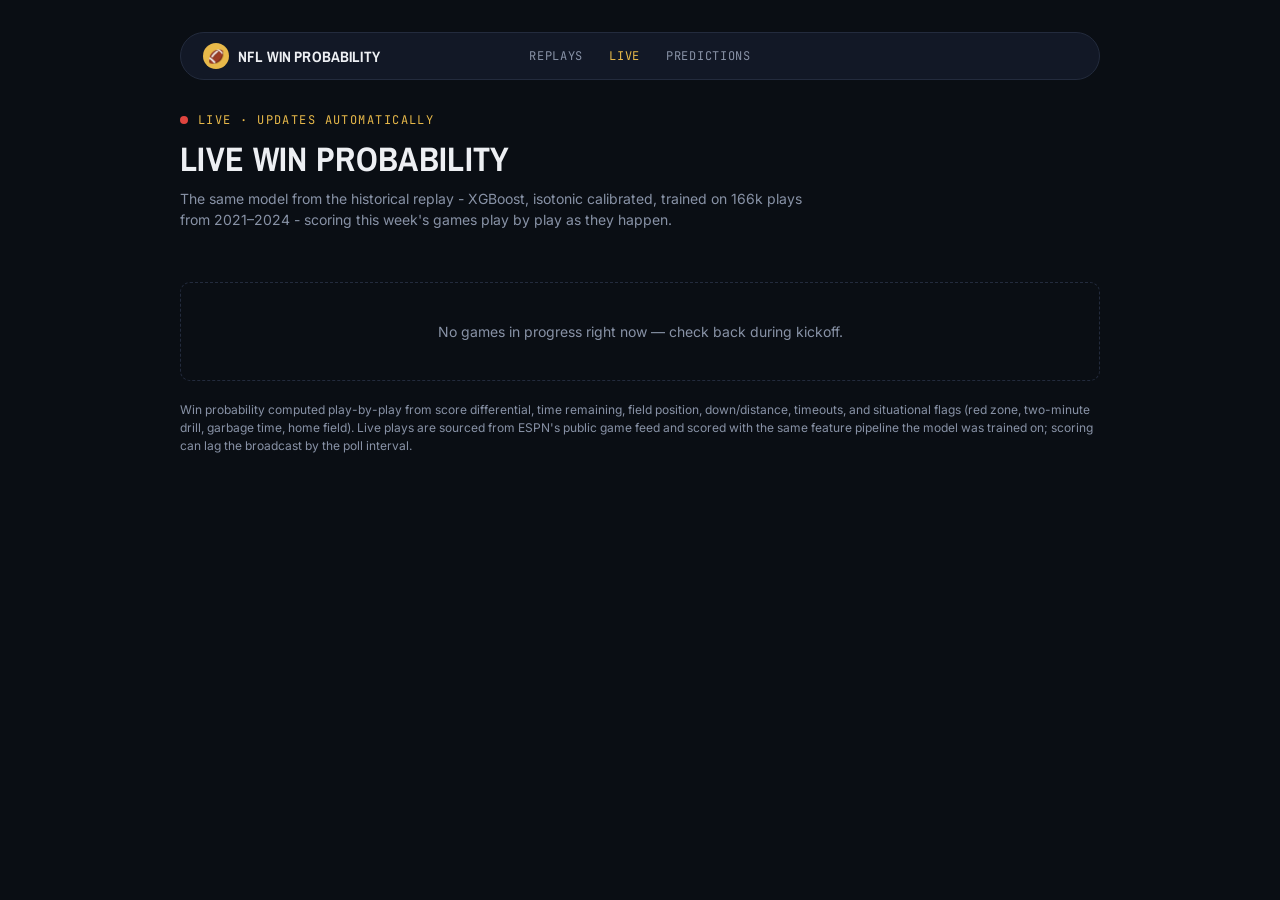
==== frontend/live.html @ 13e93725 "Redesign header into a pill-shaped navbar Replaces the old eyebrow-line-with-inline-links pattern on" ====
<!DOCTYPE html>
<html lang="en">
<head>
<meta charset="UTF-8">
<meta name="viewport" content="width=device-width, initial-scale=1">
<title>Live Win Probability</title>
<meta name="description" content="Real-time NFL win probability, computed play-by-play by a model trained from scratch on 166k plays.">
<meta name="theme-color" content="#0A0E14">
<meta property="og:type" content="website">
<meta property="og:title" content="Live NFL Win Probability">
<meta property="og:description" content="Real-time NFL win probability, computed play-by-play by a model trained from scratch on 166k plays.">
<meta name="twitter:card" content="summary">
<meta name="twitter:title" content="Live NFL Win Probability">
<meta name="twitter:description" content="Real-time NFL win probability, computed play-by-play by a model trained from scratch on 166k plays.">
<link rel="icon" href="data:image/svg+xml,%3Csvg xmlns='http://www.w3.org/2000/svg' viewBox='0 0 100 100'%3E%3Ctext y='.9em' font-size='90'%3E%F0%9F%8F%88%3C/text%3E%3C/svg%3E">
<link rel="preconnect" href="https://fonts.googleapis.com">
<link href="https://fonts.googleapis.com/css2?family=Archivo+Narrow:wght@600;700&family=Inter:wght@400;500;600&family=JetBrains+Mono:wght@400;500&display=swap" rel="stylesheet">
<style>
  :root {
    --bg: #0A0E14;
    --panel: #121826;
    --panel-2: #182034;
    --border: #232B3D;
    --text: #EDEFF3;
    --text-secondary: #8892A6;
    --gold: #E8B94A;
    --live: #E0453F;
  }
  * { box-sizing: border-box; }
  body {
    margin: 0;
    background: var(--bg);
    color: var(--text);
    font-family: 'Inter', system-ui, sans-serif;
    padding: 32px 24px 64px;
  }
  .wrap { max-width: 920px; margin: 0 auto; }
  .topnav {
    display: grid;
    grid-template-columns: 1fr auto 1fr;
    align-items: center;
    gap: 12px;
    background: var(--panel);
    border: 1px solid var(--border);
    border-radius: 999px;
    padding: 10px 22px;
    margin-bottom: 32px;
  }
  .topnav-brand {
    justify-self: start;
    display: flex;
    align-items: center;
    gap: 9px;
    color: var(--text);
    text-decoration: none;
    font-family: 'Archivo Narrow', sans-serif;
    font-weight: 700;
    font-size: 15px;
    letter-spacing: 0.01em;
    text-transform: uppercase;
    white-space: nowrap;
  }
  .topnav-badge {
    width: 26px;
    height: 26px;
    flex-shrink: 0;
    border-radius: 50%;
    background: var(--gold);
    display: flex;
    align-items: center;
    justify-content: center;
    font-size: 13px;
  }
  .topnav-links {
    justify-self: center;
    display: flex;
    gap: 26px;
    font-family: 'JetBrains Mono', monospace;
    font-size: 12px;
    letter-spacing: 0.06em;
    text-transform: uppercase;
  }
  .topnav-links a {
    color: var(--text-secondary);
    text-decoration: none;
    transition: color 0.15s ease;
  }
  .topnav-links a:hover { color: var(--text); }
  .topnav-links a.active { color: var(--gold); }
  .topnav-right { justify-self: end; }
  @media (max-width: 560px) {
    .topnav { grid-template-columns: 1fr; justify-items: center; border-radius: 20px; row-gap: 10px; padding: 16px 18px; }
    .topnav-brand, .topnav-links { justify-self: center; }
  }
  .eyebrow {
    font-family: 'JetBrains Mono', monospace;
    font-size: 12px;
    letter-spacing: 0.12em;
    text-transform: uppercase;
    color: var(--gold);
    margin: 0 0 8px;
    display: flex;
    align-items: center;
    gap: 10px;
  }
  .eyebrow a { color: inherit; }
  h1 {
    font-family: 'Archivo Narrow', sans-serif;
    font-weight: 700;
    font-size: 34px;
    letter-spacing: 0.01em;
    margin: 0 0 6px;
    text-transform: uppercase;
  }
  .sub {
    color: var(--text-secondary);
    font-size: 14px;
    margin: 0 0 28px;
    max-width: 640px;
    line-height: 1.5;
  }
  .game-picker {
    display: flex;
    flex-wrap: wrap;
    gap: 8px;
    margin-bottom: 24px;
  }
  .game-btn {
    background: var(--panel);
    border: 1px solid var(--border);
    color: var(--text-secondary);
    font-family: 'Inter', sans-serif;
    font-size: 13px;
    font-weight: 500;
    padding: 10px 14px;
    border-radius: 6px;
    cursor: pointer;
    text-align: left;
    transition: border-color 0.15s ease, color 0.15s ease, transform 0.15s ease;
  }
  .game-btn:hover { border-color: #3A445C; transform: translateY(-1px); }
  .game-btn:active { transform: translateY(0); }
  .game-btn.active {
    border-color: var(--gold);
    color: var(--text);
  }
  .game-btn .matchup {
    font-family: 'Archivo Narrow', sans-serif;
    font-weight: 700;
    font-size: 15px;
    color: var(--text);
    text-transform: uppercase;
    letter-spacing: 0.02em;
    display: flex;
    align-items: center;
    gap: 6px;
  }
  .live-dot {
    display: inline-block;
    width: 8px;
    height: 8px;
    border-radius: 50%;
    background: var(--live);
    flex-shrink: 0;
    animation: live-pulse 1.6s ease-in-out infinite;
  }
  @keyframes live-pulse {
    0%, 100% { opacity: 1; }
    50% { opacity: 0.35; }
  }
  .panel {
    background: var(--panel);
    border: 1px solid var(--border);
    border-radius: 10px;
    padding: 24px;
  }
  .panel-content {
    animation: wp-fade-in 0.25s ease;
  }
  @keyframes wp-fade-in {
    from { opacity: 0; transform: translateY(2px); }
    to { opacity: 1; transform: translateY(0); }
  }
  .panel-header {
    display: flex;
    justify-content: space-between;
    align-items: baseline;
    margin-bottom: 4px;
    flex-wrap: wrap;
    gap: 8px;
  }
  .game-title {
    font-family: 'Archivo Narrow', sans-serif;
    font-weight: 700;
    font-size: 18px;
    text-transform: uppercase;
    letter-spacing: 0.01em;
    display: flex;
    align-items: center;
    gap: 8px;
  }
  .game-context {
    font-size: 12px;
    color: var(--text-secondary);
    font-family: 'JetBrains Mono', monospace;
  }
  .chart-area { position: relative; margin: 20px 0 8px; }
  svg { display: block; width: 100%; height: auto; cursor: crosshair; }
  .team-labels {
    display: flex;
    justify-content: space-between;
    font-family: 'JetBrains Mono', monospace;
    font-size: 11px;
    color: var(--text-secondary);
    margin-top: -4px;
  }
  .readout {
    margin-top: 20px;
    padding-top: 18px;
    border-top: 1px solid var(--border);
    display: flex;
    gap: 20px;
    align-items: flex-start;
  }
  .readout-stat { flex-shrink: 0; min-width: 96px; }
  .readout-label {
    font-family: 'JetBrains Mono', monospace;
    font-size: 10px;
    text-transform: uppercase;
    letter-spacing: 0.08em;
    color: var(--text-secondary);
    margin-bottom: 4px;
  }
  .readout-value {
    font-family: 'Archivo Narrow', sans-serif;
    font-weight: 700;
    font-size: 26px;
  }
  .readout-time {
    font-family: 'JetBrains Mono', monospace;
    font-size: 13px;
    color: var(--text-secondary);
  }
  .readout-desc {
    font-size: 14px;
    line-height: 1.5;
    color: var(--text);
    flex: 1;
  }
  .controls {
    display: flex;
    align-items: center;
    gap: 12px;
    margin-top: 16px;
  }
  .play-btn {
    background: var(--panel-2);
    border: 1px solid var(--border);
    color: var(--text);
    width: 34px; height: 34px;
    border-radius: 50%;
    cursor: pointer;
    display: flex;
    align-items: center;
    justify-content: center;
    font-size: 13px;
    flex-shrink: 0;
  }
  .play-btn:hover { border-color: var(--gold); }
  .play-btn:active { transform: scale(0.92); }
  .play-btn {
    transition: border-color 0.15s ease, transform 0.1s ease;
  }
  input[type="range"] {
    flex: 1;
    accent-color: var(--gold);
  }
  #scrubDot {
    transition: cx 0.12s linear, cy 0.12s linear;
  }
  .footnote {
    font-size: 12px;
    color: var(--text-secondary);
    margin-top: 20px;
    line-height: 1.5;
  }
  .empty-state {
    color: var(--text-secondary);
    font-size: 14px;
    padding: 40px 24px;
    text-align: center;
    border: 1px dashed var(--border);
    border-radius: 10px;
  }
  :focus-visible {
    outline: 2px solid var(--gold);
    outline-offset: 2px;
  }
  @media (prefers-reduced-motion: reduce) {
    * { transition-duration: 0.01ms !important; animation-duration: 0.01ms !important; }
    .live-dot { animation: none; }
  }
</style>
</head>
<body>
<div class="wrap">
  <nav class="topnav" aria-label="Site">
    <a class="topnav-brand" href="./index.html">
      <span class="topnav-badge" aria-hidden="true">&#127944;</span>
      NFL Win Probability
    </a>
    <div class="topnav-links">
      <a href="./index.html">Replays</a>
      <a href="./live.html" class="active" aria-current="page">Live</a>
      <a href="./season.html">Predictions</a>
    </div>
    <span class="topnav-right"></span>
  </nav>

  <header>
    <p class="eyebrow"><span class="live-dot" aria-hidden="true"></span>Live &middot; updates automatically</p>
    <h1>Live win probability</h1>
    <p class="sub">The same model from the historical replay - XGBoost, isotonic calibrated, trained on 166k plays from 2021&ndash;2024 - scoring this week's games play by play as they happen.</p>
  </header>

  <main>
    <div class="game-picker" id="gamePicker" role="group" aria-label="Select a game to follow"></div>
    <div id="panelWrap">
      <div class="empty-state" id="emptyState">No games in progress right now &mdash; check back during kickoff.</div>
    </div>
  </main>

  <footer>
    <p class="footnote">Win probability computed play-by-play from score differential, time remaining, field position, down/distance, timeouts, and situational flags (red zone, two-minute drill, garbage time, home field). Live plays are sourced from ESPN's public game feed and scored with the same feature pipeline the model was trained on; scoring can lag the broadcast by the poll interval.</p>
  </footer>
</div>

<script>
// Covers all 32 teams. WAS/WSH both map to Washington - nflverse (historical
// showcase data) uses "WAS", ESPN (this live feed) uses "WSH".
const TEAM_COLORS = {
  ARI: '#97233F', ATL: '#A71930', BAL: '#241773', BUF: '#00338D',
  CAR: '#0085CA', CHI: '#0B162A', CIN: '#FB4F14', CLE: '#311D00',
  DAL: '#041E42', DEN: '#002244', DET: '#0076B6', GB: '#203731',
  HOU: '#03202F', IND: '#002C5F', JAX: '#101820', KC: '#E31837',
  LAC: '#0080C6', LAR: '#003594', LV: '#A5ACAF', MIA: '#008E97',
  MIN: '#4F2683', NE: '#002244', NO: '#D3BC8D', NYG: '#0B2265',
  NYJ: '#125740', PHI: '#004C54', PIT: '#FFB612', SEA: '#69BE28',
  SF: '#AA0000', TB: '#D50A0A', TEN: '#4B92DB', WAS: '#5A1414', WSH: '#5A1414'
};
const TEAM_NAMES = {
  ARI: 'Cardinals', ATL: 'Falcons', BAL: 'Ravens', BUF: 'Bills',
  CAR: 'Panthers', CHI: 'Bears', CIN: 'Bengals', CLE: 'Browns',
  DAL: 'Cowboys', DEN: 'Broncos', DET: 'Lions', GB: 'Packers',
  HOU: 'Texans', IND: 'Colts', JAX: 'Jaguars', KC: 'Chiefs',
  LAC: 'Chargers', LAR: 'Rams', LV: 'Raiders', MIA: 'Dolphins',
  MIN: 'Vikings', NE: 'Patriots', NO: 'Saints', NYG: 'Giants',
  NYJ: 'Jets', PHI: 'Eagles', PIT: 'Steelers', SEA: 'Seahawks',
  SF: '49ers', TB: 'Buccaneers', TEN: 'Titans', WAS: 'Commanders', WSH: 'Commanders'
};

// Published by .github/workflows/live-poll.yml to the live-data branch,
// served via GitHub Pages (repo Settings -> Pages -> source: live-data).
// If you host the JSON elsewhere instead, just point this at that URL.
const DATA_URL = 'https://noahfighter883.github.io/nfl-win-probability/live_games_data.json';
const POLL_MS = 20000;

let GAMES = {};
let currentGameId = null;
let playIndex = 0;
let playTimer = null;
let atTip = true;

const PANEL_HTML = `
  <div class="panel">
    <div class="panel-content">
      <div class="panel-header">
        <div class="game-title" id="gameTitle"></div>
        <div class="game-context" id="gameContext"></div>
      </div>
      <div class="chart-area">
        <svg id="chart" viewBox="0 0 1000 320" preserveAspectRatio="none" role="img" aria-label="Win probability chart for the selected play"></svg>
      </div>
      <div class="team-labels">
        <span id="awayLabel"></span>
        <span id="homeLabel"></span>
      </div>
      <div class="controls">
        <button class="play-btn" id="playBtn" aria-label="Play" aria-pressed="false">&#9654;</button>
        <input type="range" id="scrubber" min="0" max="100" value="0" aria-label="Play scrubber">
      </div>
      <div class="readout" aria-live="polite">
        <div class="readout-stat">
          <div class="readout-label">Win probability</div>
          <div class="readout-value" id="wpValue">--</div>
          <div class="readout-time" id="timeValue">--</div>
        </div>
        <div class="readout-desc" id="descValue">Select a play to see the win probability swing.</div>
      </div>
    </div>
  </div>
`;

function isLive(g) {
  return Boolean(g.status) && g.status !== 'STATUS_FINAL';
}

async function pollData() {
  try {
    const res = await fetch(DATA_URL, { cache: 'no-store' });
    if (!res.ok) return;
    const data = await res.json();
    const prevN = (currentGameId && GAMES[currentGameId]) ? GAMES[currentGameId].plays.length : 0;
    GAMES = data;
    const ids = Object.keys(GAMES);
    buildPicker(ids);

    if (!ids.length) {
      document.getElementById('panelWrap').innerHTML = '<div class="empty-state" id="emptyState">No games in progress right now &mdash; check back during kickoff.</div>';
      currentGameId = null;
      return;
    }

    if (document.getElementById('emptyState') || !currentGameId || !GAMES[currentGameId]) {
      selectGame(ids[0]);
      return;
    }

    // Same game still selected: redraw in place and only jump the readout
    // to the newest play if the viewer was already caught up.
    const g = GAMES[currentGameId];
    document.getElementById('scrubber').max = g.plays.length - 1;
    drawChart(g);
    if (atTip && g.plays.length > prevN) {
      playIndex = g.plays.length - 1;
    }
    playIndex = Math.min(playIndex, g.plays.length - 1);
    document.getElementById('scrubber').value = playIndex;
    updateReadout(playIndex);
    updateHeader(g);
  } catch (err) {
    console.error(err);
  }
}

function liveDot() {
  const dot = document.createElement('span');
  dot.className = 'live-dot';
  dot.setAttribute('aria-hidden', 'true');
  return dot;
}

function buildPicker(ids) {
  const picker = document.getElementById('gamePicker');
  picker.innerHTML = '';
  ids.forEach(id => {
    const g = GAMES[id];
    const btn = document.createElement('button');
    btn.className = 'game-btn' + (id === currentGameId ? ' active' : '');
    btn.setAttribute('aria-pressed', id === currentGameId ? 'true' : 'false');

    const matchup = document.createElement('div');
    matchup.className = 'matchup';
    if (isLive(g)) matchup.appendChild(liveDot());
    matchup.appendChild(document.createTextNode(`${g.away} @ ${g.home}`));

    const sub = document.createElement('div');
    sub.textContent = (g.label || '').split(' — ').slice(1).join(' — ');

    btn.appendChild(matchup);
    btn.appendChild(sub);
    btn.onclick = () => selectGame(id);
    btn.dataset.id = id;
    picker.appendChild(btn);
  });
}

function updateHeader(g) {
  const [titlePart, ...ctx] = (g.label || '').split(' — ');
  const titleEl = document.getElementById('gameTitle');
  titleEl.innerHTML = '';
  if (isLive(g)) titleEl.appendChild(liveDot());
  titleEl.appendChild(document.createTextNode(titlePart));
  document.getElementById('gameContext').textContent = ctx.join(' — ');
  document.getElementById('awayLabel').textContent = `${TEAM_NAMES[g.away] || g.away} (${g.away})`;
  document.getElementById('homeLabel').textContent = `${TEAM_NAMES[g.home] || g.home} (${g.home})`;
}

function selectGame(id) {
  currentGameId = id;
  playIndex = 0;
  atTip = true;
  stopPlay();
  document.getElementById('panelWrap').innerHTML = PANEL_HTML;

  document.getElementById('scrubber').addEventListener('input', (e) => {
    playIndex = parseInt(e.target.value, 10);
    atTip = playIndex >= GAMES[currentGameId].plays.length - 1;
    updateReadout(playIndex);
  });
  document.getElementById('playBtn').addEventListener('click', togglePlay);

  buildPicker(Object.keys(GAMES));
  const g = GAMES[id];
  updateHeader(g);
  document.getElementById('scrubber').max = Math.max(g.plays.length - 1, 0);
  document.getElementById('scrubber').value = 0;
  drawChart(g);
  updateReadout(0);
}

function drawChart(g) {
  const svg = document.getElementById('chart');
  const n = g.plays.length;
  const W = 1000, H = 320, MID = H / 2;
  const homeColor = TEAM_COLORS[g.home] || '#E8B94A';
  const awayColor = TEAM_COLORS[g.away] || '#5FA8D3';

  if (n === 0) {
    svg.innerHTML = '';
    return;
  }

  const pts = g.plays.map((p, i) => {
    const x = n > 1 ? (i / (n - 1)) * W : 0;
    const y = H - (p[2] / 100) * H;
    return [x, y];
  });

  const linePath = 'M ' + pts.map(p => p.join(',')).join(' L ');
  const areaAbove = 'M0,' + MID + ' L ' + pts.map(p => p.join(',')).join(' L ') + ' L ' + W + ',' + MID + ' Z';

  svg.innerHTML = `
    <line x1="0" y1="${MID}" x2="${W}" y2="${MID}" stroke="#232B3D" stroke-width="2" stroke-dasharray="4,4"/>
    <clipPath id="clipAbove"><rect x="0" y="0" width="${W}" height="${MID}"/></clipPath>
    <clipPath id="clipBelow"><rect x="0" y="${MID}" width="${W}" height="${MID}"/></clipPath>
    <path d="${areaAbove}" fill="${homeColor}" fill-opacity="0.35" clip-path="url(#clipAbove)"/>
    <path d="${areaAbove}" fill="${awayColor}" fill-opacity="0.35" clip-path="url(#clipBelow)"/>
    <path d="${linePath}" fill="none" stroke="#E8B94A" stroke-width="2.5"/>
    <circle id="scrubDot" cx="0" cy="${MID}" r="6" fill="#E8B94A" stroke="#0A0E14" stroke-width="2"/>
  `;

  svg.onclick = (e) => {
    const rect = svg.getBoundingClientRect();
    const frac = (e.clientX - rect.left) / rect.width;
    const idx = Math.round(frac * (n - 1));
    playIndex = Math.max(0, Math.min(n - 1, idx));
    atTip = playIndex >= n - 1;
    document.getElementById('scrubber').value = playIndex;
    updateReadout(playIndex);
  };
}

function updateReadout(idx) {
  const g = GAMES[currentGameId];
  if (!g || !g.plays.length) return;
  const p = g.plays[idx];
  const [q, secsLeft, homeWp, desc] = p;
  const dot = document.getElementById('scrubDot');
  const n = g.plays.length;
  const x = n > 1 ? (idx / (n - 1)) * 1000 : 0;
  const y = 320 - (homeWp / 100) * 320;
  if (dot) { dot.setAttribute('cx', x); dot.setAttribute('cy', y); }

  const leadingTeam = homeWp >= 50 ? g.home : g.away;
  const leadingPct = homeWp >= 50 ? homeWp : 100 - homeWp;
  document.getElementById('wpValue').textContent = `${leadingTeam} ${leadingPct.toFixed(1)}%`;
  document.getElementById('wpValue').style.color = TEAM_COLORS[leadingTeam] || '#E8B94A';

  // secsLeft is game_seconds_remaining (counts down from 3600 across
  // regulation, resets for OT) - %900 recovers the in-quarter clock.
  const inQuarter = secsLeft % 900 || (secsLeft > 0 ? 900 : 0);
  const mm = Math.floor(inQuarter / 60);
  const ss = Math.floor(inQuarter % 60);
  document.getElementById('timeValue').textContent = `Q${q} ${mm}:${ss.toString().padStart(2,'0')}`;
  document.getElementById('descValue').textContent = desc || '(No play description)';
}

function stopPlay() {
  clearInterval(playTimer);
  playTimer = null;
  const btn = document.getElementById('playBtn');
  if (!btn) return;
  btn.innerHTML = '&#9654;';
  btn.setAttribute('aria-label', 'Play');
  btn.setAttribute('aria-pressed', 'false');
}

function togglePlay() {
  const g = GAMES[currentGameId];
  if (playTimer) {
    stopPlay();
    return;
  }
  if (playIndex >= g.plays.length - 1) playIndex = 0;
  atTip = false;
  const btn = document.getElementById('playBtn');
  btn.innerHTML = '&#10074;&#10074;';
  btn.setAttribute('aria-label', 'Pause');
  btn.setAttribute('aria-pressed', 'true');
  playTimer = setInterval(() => {
    playIndex++;
    if (playIndex >= g.plays.length) {
      stopPlay();
      playIndex = g.plays.length - 1;
      atTip = true;
      return;
    }
    document.getElementById('scrubber').value = playIndex;
    updateReadout(playIndex);
  }, 90);
}

document.addEventListener('keydown', (e) => {
  const g = GAMES[currentGameId];
  if (!g || !document.getElementById('scrubber')) return;
  if (e.key === 'ArrowRight') {
    e.preventDefault();
    stopPlay();
    playIndex = Math.min(g.plays.length - 1, playIndex + 1);
    atTip = playIndex >= g.plays.length - 1;
    document.getElementById('scrubber').value = playIndex;
    updateReadout(playIndex);
  } else if (e.key === 'ArrowLeft') {
    e.preventDefault();
    stopPlay();
    playIndex = Math.max(0, playIndex - 1);
    atTip = playIndex >= g.plays.length - 1;
    document.getElementById('scrubber').value = playIndex;
    updateReadout(playIndex);
  } else if (e.key === ' ') {
    e.preventDefault();
    togglePlay();
  }
});

pollData();
setInterval(pollData, POLL_MS);
</script>
</body>
</html>
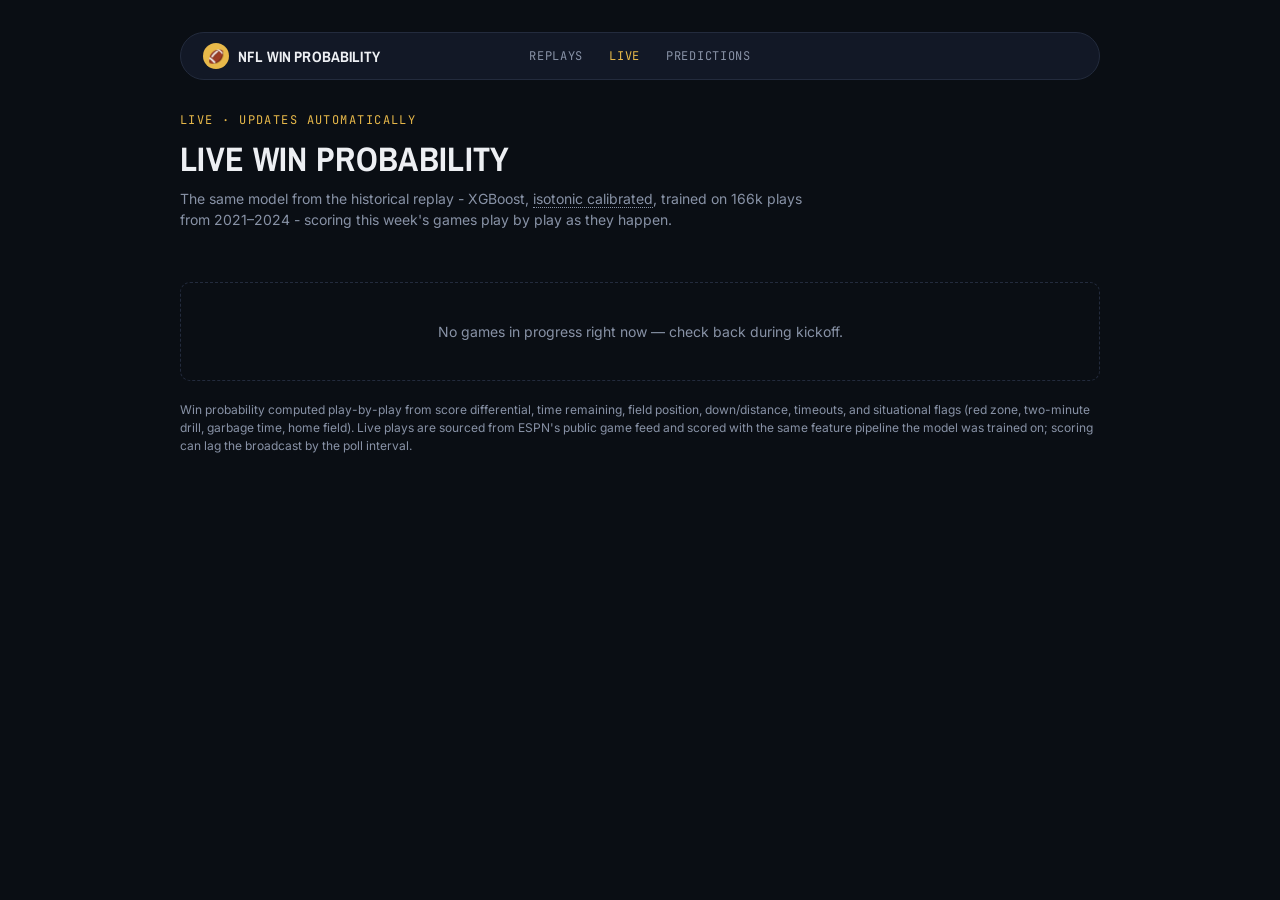
==== commit 623b9276: "Address /impeccable critique findings: jargon glosses, live-dot state, layout, guards - Gloss AUC, i" ====
--- a/frontend/live.html
+++ b/frontend/live.html
@@ -120,8 +120,8 @@
     line-height: 1.5;
   }
   .game-picker {
-    display: flex;
-    flex-wrap: wrap;
+    display: grid;
+    grid-template-columns: repeat(auto-fill, minmax(150px, 1fr));
     gap: 8px;
     margin-bottom: 24px;
   }
@@ -164,6 +164,13 @@
     flex-shrink: 0;
     animation: live-pulse 1.6s ease-in-out infinite;
   }
+  /* The eyebrow dot signals "something is live right now" - showing it
+     while GAMES is empty would contradict the empty state directly below
+     it, so pollData() toggles this class based on whether any game
+     actually came back from the feed. */
+  .live-dot.idle {
+    display: none;
+  }
   @keyframes live-pulse {
     0%, 100% { opacity: 1; }
     50% { opacity: 0.35; }
@@ -247,10 +254,14 @@
     color: var(--text);
     flex: 1;
   }
+  .down-distance {
+    color: var(--gold);
+    font-weight: 600;
+  }
   .controls {
     display: flex;
     align-items: center;
-    gap: 12px;
+    gap: 8px;
     margin-top: 16px;
   }
   .play-btn {
@@ -271,6 +282,8 @@
   .play-btn {
     transition: border-color 0.15s ease, transform 0.1s ease;
   }
+  .step-btn { font-size: 12px; }
+  input[type="range"] { margin-left: 4px; }
   input[type="range"] {
     flex: 1;
     accent-color: var(--gold);
@@ -283,6 +296,10 @@
     color: var(--text-secondary);
     margin-top: 20px;
     line-height: 1.5;
+  }
+  .term {
+    cursor: help;
+    border-bottom: 1px dotted var(--text-secondary);
   }
   .empty-state {
     color: var(--text-secondary);
@@ -295,6 +312,12 @@
   :focus-visible {
     outline: 2px solid var(--gold);
     outline-offset: 2px;
+  }
+  @media (max-width: 480px) {
+    /* Side-by-side squeezes the play description into a ~140px column
+       that wraps one word per line - stack instead so it gets full width. */
+    .readout { flex-direction: column; gap: 12px; }
+    .readout-stat { min-width: 0; }
   }
   @media (prefers-reduced-motion: reduce) {
     * { transition-duration: 0.01ms !important; animation-duration: 0.01ms !important; }
@@ -310,7 +333,7 @@
       NFL Win Probability
     </a>
     <div class="topnav-links">
-      <a href="./index.html">Replays</a>
+      <a href="./replays.html">Replays</a>
       <a href="./live.html" class="active" aria-current="page">Live</a>
       <a href="./season.html">Predictions</a>
     </div>
@@ -318,9 +341,9 @@
   </nav>
 
   <header>
-    <p class="eyebrow"><span class="live-dot" aria-hidden="true"></span>Live &middot; updates automatically</p>
+    <p class="eyebrow"><span class="live-dot idle" id="eyebrowLiveDot" aria-hidden="true"></span>Live &middot; updates automatically</p>
     <h1>Live win probability</h1>
-    <p class="sub">The same model from the historical replay - XGBoost, isotonic calibrated, trained on 166k plays from 2021&ndash;2024 - scoring this week's games play by play as they happen.</p>
+    <p class="sub">The same model from the historical replay - XGBoost, <span class="term" title="Adjusted so a predicted 70% actually wins about 70% of the time - not just ranked correctly, but numerically honest.">isotonic calibrated</span>, trained on 166k plays from 2021&ndash;2024 - scoring this week's games play by play as they happen.</p>
   </header>
 
   <main>
@@ -338,15 +361,19 @@
 <script>
 // Covers all 32 teams. WAS/WSH both map to Washington - nflverse (historical
 // showcase data) uses "WAS", ESPN (this live feed) uses "WSH".
+// Lightened from each team's true brand color so every one is readable as
+// text/fills on our dark theme - many NFL primaries (navy, black) fail
+// WCAG AA contrast here at full darkness (HSL lightness raised per-color
+// until contrast >= 4.5:1 against the panel background, hue preserved).
 const TEAM_COLORS = {
-  ARI: '#97233F', ATL: '#A71930', BAL: '#241773', BUF: '#00338D',
-  CAR: '#0085CA', CHI: '#0B162A', CIN: '#FB4F14', CLE: '#311D00',
-  DAL: '#041E42', DEN: '#002244', DET: '#0076B6', GB: '#203731',
-  HOU: '#03202F', IND: '#002C5F', JAX: '#101820', KC: '#E31837',
-  LAC: '#0080C6', LAR: '#003594', LV: '#A5ACAF', MIA: '#008E97',
-  MIN: '#4F2683', NE: '#002244', NO: '#D3BC8D', NYG: '#0B2265',
-  NYJ: '#125740', PHI: '#004C54', PIT: '#FFB612', SEA: '#69BE28',
-  SF: '#AA0000', TB: '#D50A0A', TEN: '#4B92DB', WAS: '#5A1414', WSH: '#5A1414'
+  ARI: '#da5e7b', ATL: '#e6566e', BAL: '#8a7be5', BUF: '#3d83ff',
+  CAR: '#00a8ff', CHI: '#5d88d5', CIN: '#FB4F14', CLE: '#ff9700',
+  DAL: '#3a88f3', DEN: '#0f87ff', DET: '#00a5ff', GB: '#53ac95',
+  HOU: '#0fa3f0', IND: '#1f87ff', JAX: '#648cb4', KC: '#ec5068',
+  LAC: '#00a5ff', LAR: '#3d83ff', LV: '#A5ACAF', MIA: '#00f0ff',
+  MIN: '#a075d7', NE: '#0f87ff', NO: '#D3BC8D', NYG: '#5e83ed',
+  NYJ: '#2cd39b', PHI: '#00e7ff', PIT: '#FFB612', SEA: '#69BE28',
+  SF: '#ff3838', TB: '#f64646', TEN: '#4B92DB', WAS: '#dc6060', WSH: '#dc6060'
 };
 const TEAM_NAMES = {
   ARI: 'Cardinals', ATL: 'Falcons', BAL: 'Ravens', BUF: 'Bills',
@@ -386,7 +413,9 @@
         <span id="homeLabel"></span>
       </div>
       <div class="controls">
+        <button class="play-btn step-btn" id="stepBackBtn" aria-label="Previous play">&#9198;</button>
         <button class="play-btn" id="playBtn" aria-label="Play" aria-pressed="false">&#9654;</button>
+        <button class="play-btn step-btn" id="stepForwardBtn" aria-label="Next play">&#9197;</button>
         <input type="range" id="scrubber" min="0" max="100" value="0" aria-label="Play scrubber">
       </div>
       <div class="readout" aria-live="polite">
@@ -414,6 +443,11 @@
     GAMES = data;
     const ids = Object.keys(GAMES);
     buildPicker(ids);
+
+    // GAMES can hold finished games too (frozen visible for a couple days
+    // after final), so "live" means at least one is actually in progress,
+    // not just that GAMES is non-empty.
+    document.getElementById('eyebrowLiveDot').classList.toggle('idle', !ids.some(id => isLive(GAMES[id])));
 
     if (!ids.length) {
       document.getElementById('panelWrap').innerHTML = '<div class="empty-state" id="emptyState">No games in progress right now &mdash; check back during kickoff.</div>';
@@ -487,6 +521,9 @@
 }
 
 function selectGame(id) {
+  // Re-clicking the already-selected game would otherwise silently wipe
+  // the viewer's scrub position back to the start for no reason.
+  if (id === currentGameId) return;
   currentGameId = id;
   playIndex = 0;
   atTip = true;
@@ -499,6 +536,8 @@
     updateReadout(playIndex);
   });
   document.getElementById('playBtn').addEventListener('click', togglePlay);
+  document.getElementById('stepBackBtn').addEventListener('click', () => step(-1));
+  document.getElementById('stepForwardBtn').addEventListener('click', () => step(1));
 
   buildPicker(Object.keys(GAMES));
   const g = GAMES[id];
@@ -551,11 +590,24 @@
   };
 }
 
+const DOWN_ORDINALS = { 1: '1st', 2: '2nd', 3: '3rd', 4: '4th' };
+function formatDownDistance(down, ydstogo) {
+  if (!down) return '';
+  const ordinal = DOWN_ORDINALS[down] || `${down}th`;
+  return (ydstogo === null || ydstogo === undefined) ? `${ordinal} down` : `${ordinal} & ${ydstogo}`;
+}
+
+// nflverse numbers periods past regulation sequentially (5 = OT, 6 = 2OT, ...)
+// rather than resetting - "Q5" reads as a typo, so spell it out.
+function formatQuarter(q) {
+  return q <= 4 ? `Q${q}` : (q === 5 ? 'OT' : `${q - 4}OT`);
+}
+
 function updateReadout(idx) {
   const g = GAMES[currentGameId];
   if (!g || !g.plays.length) return;
   const p = g.plays[idx];
-  const [q, secsLeft, homeWp, desc] = p;
+  const [q, secsLeft, homeWp, desc, down, ydstogo, fieldPosition, homeScore, awayScore] = p;
   const dot = document.getElementById('scrubDot');
   const n = g.plays.length;
   const x = n > 1 ? (idx / (n - 1)) * 1000 : 0;
@@ -572,8 +624,35 @@
   const inQuarter = secsLeft % 900 || (secsLeft > 0 ? 900 : 0);
   const mm = Math.floor(inQuarter / 60);
   const ss = Math.floor(inQuarter % 60);
-  document.getElementById('timeValue').textContent = `Q${q} ${mm}:${ss.toString().padStart(2,'0')}`;
-  document.getElementById('descValue').textContent = desc || '(No play description)';
+  let timeText = `${formatQuarter(q)} ${mm}:${ss.toString().padStart(2,'0')}`;
+  if (homeScore !== undefined && awayScore !== undefined && homeScore !== null && awayScore !== null) {
+    timeText += ` · ${g.away} ${awayScore}–${g.home} ${homeScore}`;
+  }
+  document.getElementById('timeValue').textContent = timeText;
+
+  const descEl = document.getElementById('descValue');
+  descEl.textContent = '';
+  let ddText = formatDownDistance(down, ydstogo);
+  if (ddText && fieldPosition) ddText += ` at ${fieldPosition}`;
+  if (ddText) {
+    const ddSpan = document.createElement('span');
+    ddSpan.className = 'down-distance';
+    ddSpan.textContent = ddText;
+    descEl.appendChild(ddSpan);
+    descEl.appendChild(document.createTextNode(' — ' + (desc || '(No play description)')));
+  } else {
+    descEl.textContent = desc || '(No play description)';
+  }
+}
+
+function step(delta) {
+  const g = GAMES[currentGameId];
+  if (!g || !g.plays.length) return;
+  stopPlay();
+  playIndex = Math.max(0, Math.min(g.plays.length - 1, playIndex + delta));
+  atTip = playIndex >= g.plays.length - 1;
+  document.getElementById('scrubber').value = playIndex;
+  updateReadout(playIndex);
 }
 
 function stopPlay() {
@@ -612,22 +691,13 @@
 }
 
 document.addEventListener('keydown', (e) => {
-  const g = GAMES[currentGameId];
-  if (!g || !document.getElementById('scrubber')) return;
+  if (!GAMES[currentGameId] || !document.getElementById('scrubber')) return;
   if (e.key === 'ArrowRight') {
     e.preventDefault();
-    stopPlay();
-    playIndex = Math.min(g.plays.length - 1, playIndex + 1);
-    atTip = playIndex >= g.plays.length - 1;
-    document.getElementById('scrubber').value = playIndex;
-    updateReadout(playIndex);
+    step(1);
   } else if (e.key === 'ArrowLeft') {
     e.preventDefault();
-    stopPlay();
-    playIndex = Math.max(0, playIndex - 1);
-    atTip = playIndex >= g.plays.length - 1;
-    document.getElementById('scrubber').value = playIndex;
-    updateReadout(playIndex);
+    step(-1);
   } else if (e.key === ' ') {
     e.preventDefault();
     togglePlay();
